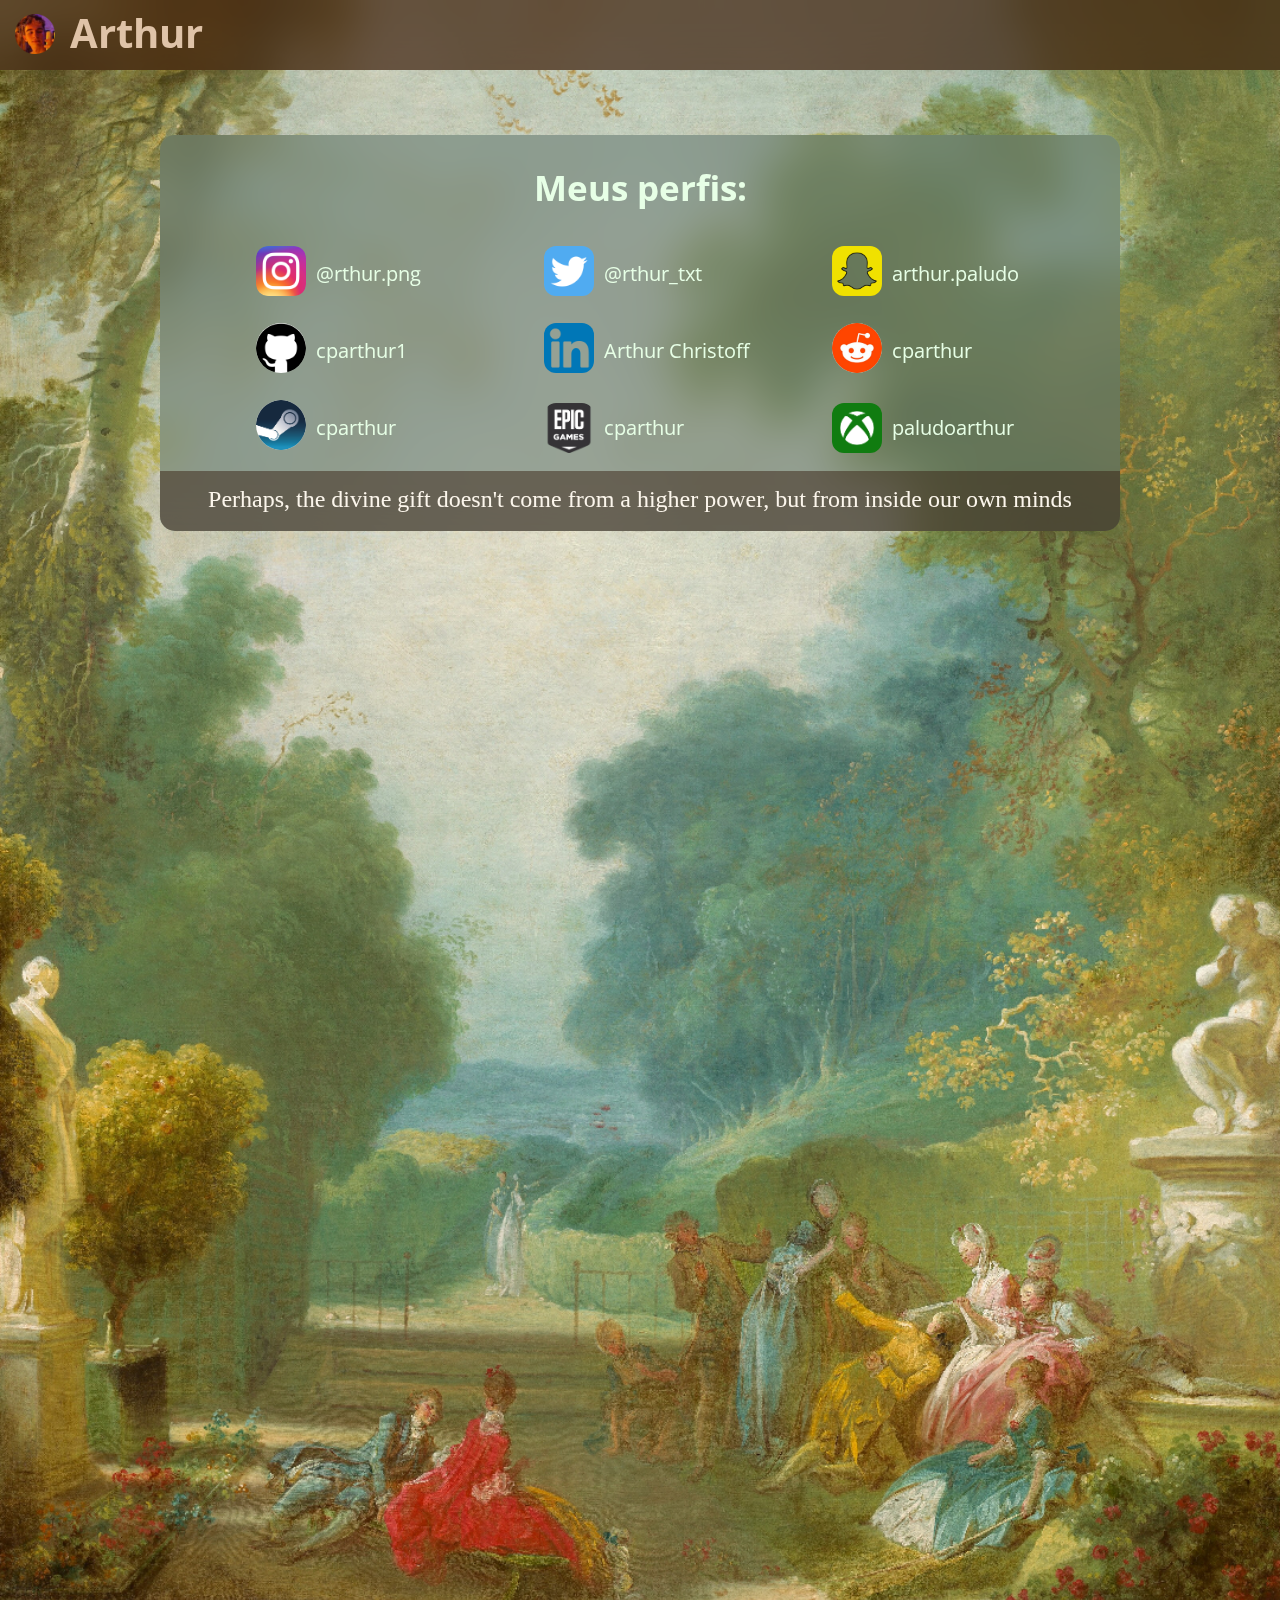
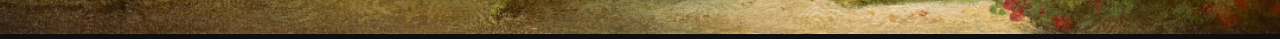
==== index.html @ de10f932 "added google analytics" ====
<!DOCTYPE html>
<html lang="pt-br">
<head>
    <title>Hello world</title>
    <link rel="icon" type="image/x-icon" href="./icons/favicon.png">
    <meta charset="UTF-8">
    <link rel="stylesheet" href="style.css">
    <script src="script.js"></script>
</head>
<body class="body">
    <img class="imgbg" src="./background.jpg"/>
    <div class="header">
        <img class="icon" src="./icons/icon.png"/>
        <h1 style="margin-top: 5px;">Arthur</h1>
    </div>
<!--Content block-->
    <div class="block">
    <h2 style="
    text-align: center;
    font-size: 35px;">Meus perfis:</h2>
    <div class="contenttab">
        <div class="contenttab2">
            <a href="https://www.instagram.com/rthur.png/">
            <img src="./icons/insta.png" alt="instagram logo" class="socialicon">
            </a>
            <p>@rthur.png</p>
        </div>
        <div class="contenttab2">
            <a href="https://twitter.com/rthur_txt">
            <img src="./icons/twtr.png" alt="twitter logo" class="socialicon">
            </a>
            <p>@rthur_txt</p>
        </div>
        <div class="contenttab2">
            <a href="https://www.snapchat.com/add/arthur.paludo?share_id=2W7H7EaAP1E&locale=en-CA">
            <img src="./icons/snap.jpg" alt="snapchat logo" class="socialicon">
            </a>
            <p>arthur.paludo</p>
        </div>
    </div>
    <div class="contenttab">
        <div class="contenttab2">
            <a href="https://github.com/cparthur1/">
            <img src="./icons/git.png" alt="github logo" class="socialiconr">
            </a>
            <p>cparthur1</p>
        </div>
        <div class="contenttab2">
            <a href="https://www.linkedin.com/in/arthur-christoff-0b3183213/">
            <img src="./icons/in.png" alt="linkedin logo" class="socialicon">
            </a>
            <p>Arthur Christoff</p>
        </div>
        <div class="contenttab2">
            <a href="https://www.reddit.com/user/cparthur">
            <img src="./icons/reddit.jpg" alt="reddit logo" class="socialiconr">
            </a>
            <p>cparthur</p>
        </div>
    </div>
    <div class="contenttab">
        <div class="contenttab2">
            <a href="https://steamcommunity.com/id/cparthur/">
            <img src="./icons/steam.png" alt="steam logo" class="socialiconr">
            </a>
            <p>cparthur</p>
        </div>
        <div class="contenttab2">
            <img src="./icons/epic.png" alt="epic games logo" class="socialicon">
            <p>cparthur</p>
        </div>
        <div class="contenttab2">
            <img src="./icons/xbox.png" alt="xbox logo" class="socialicon">
            <p>paludoarthur</p>
        </div>
    </div>
    <!--trying to make a text center inside a div :(-->
    <div style="border-top-left-radius: 0;
    border-bottom-left-radius: 15px;
    border-bottom-right-radius: 15px;
    background-color: rgba(57, 35, 21, 0.506);
    color: rgb(252, 246, 236);
    font-size: 24px;
    margin-bottom: 0;
    backdrop-filter: blur;
    height: 50px;
    text-align: center;
    font-family: 'Times New Roman', Times, serif;
    vertical-align: bottom;
    padding: 0.5%;">
    <p style="margin: 0; margin-top: 10px;">Perhaps, the divine gift doesn't come from a higher power, but from inside our own minds</p>
    </div>
</div>
<!-- Global site tag (gtag.js) - Google Analytics -->
<script async src="https://www.googletagmanager.com/gtag/js?id=G-PTRZ2T0CQC"></script>
<script>
  window.dataLayer = window.dataLayer || [];
  function gtag(){dataLayer.push(arguments);}
  gtag('js', new Date());

  gtag('config', 'G-PTRZ2T0CQC');
</script>
</body>
</html>
---- style.css ----
@import url('https://fonts.googleapis.com/css2?family=Open+Sans&display=swap');
.body{
    border: 0; 
    margin: 0;
    background-color: rgb(15, 15, 15); 
    padding: 0;
    font-family: 'Open Sans', sans-serif;
}
.header{
    background-color: rgba(62, 32, 13, 0.698);
    backdrop-filter: blur(20px);
    width: 100%;
    height: 70px;
    color: rgb(223, 195, 168);
    font-family: 'Open Sans', sans-serif;
    font-size: 20px;
    position: fixed;
    z-index: 0;
    top: 0;
    display: flex;
}
.imgbg {
    width: 100%;
    height: auto;
}
.icon {
    height: 40px;
    width: auto;
    left: 0;
    margin: 15px;
    margin-top: 14px;
}
.block {
    background-color: rgba(97, 118, 111, 0.541);
    backdrop-filter: blur(20px);
    border-radius: 15px;
    position: fixed;
    z-index: 0;
    top: 15%;
    left: 12.5%;
    justify-self: center;
    align-content: center;
    width: 75%;
    height: auto;
    margin: auto;
    color: rgb(231, 255, 230);
}
.contenttab {
    font-size: 20px;
    margin-left: 10%;
    display: flex;
}
.contenttab2 {
    display: flex;
    flex: 1;
    align-items: center;
    align-content: center;
    font-size: 20px;
    margin-bottom: 10px;
}
.socialicon {
    height: 50px;
    margin-right: 10px; 
    border-radius: 12px;
}
.socialiconr {
    height: 50px;
    margin-right: 10px; 
    border-radius: 100%;
}
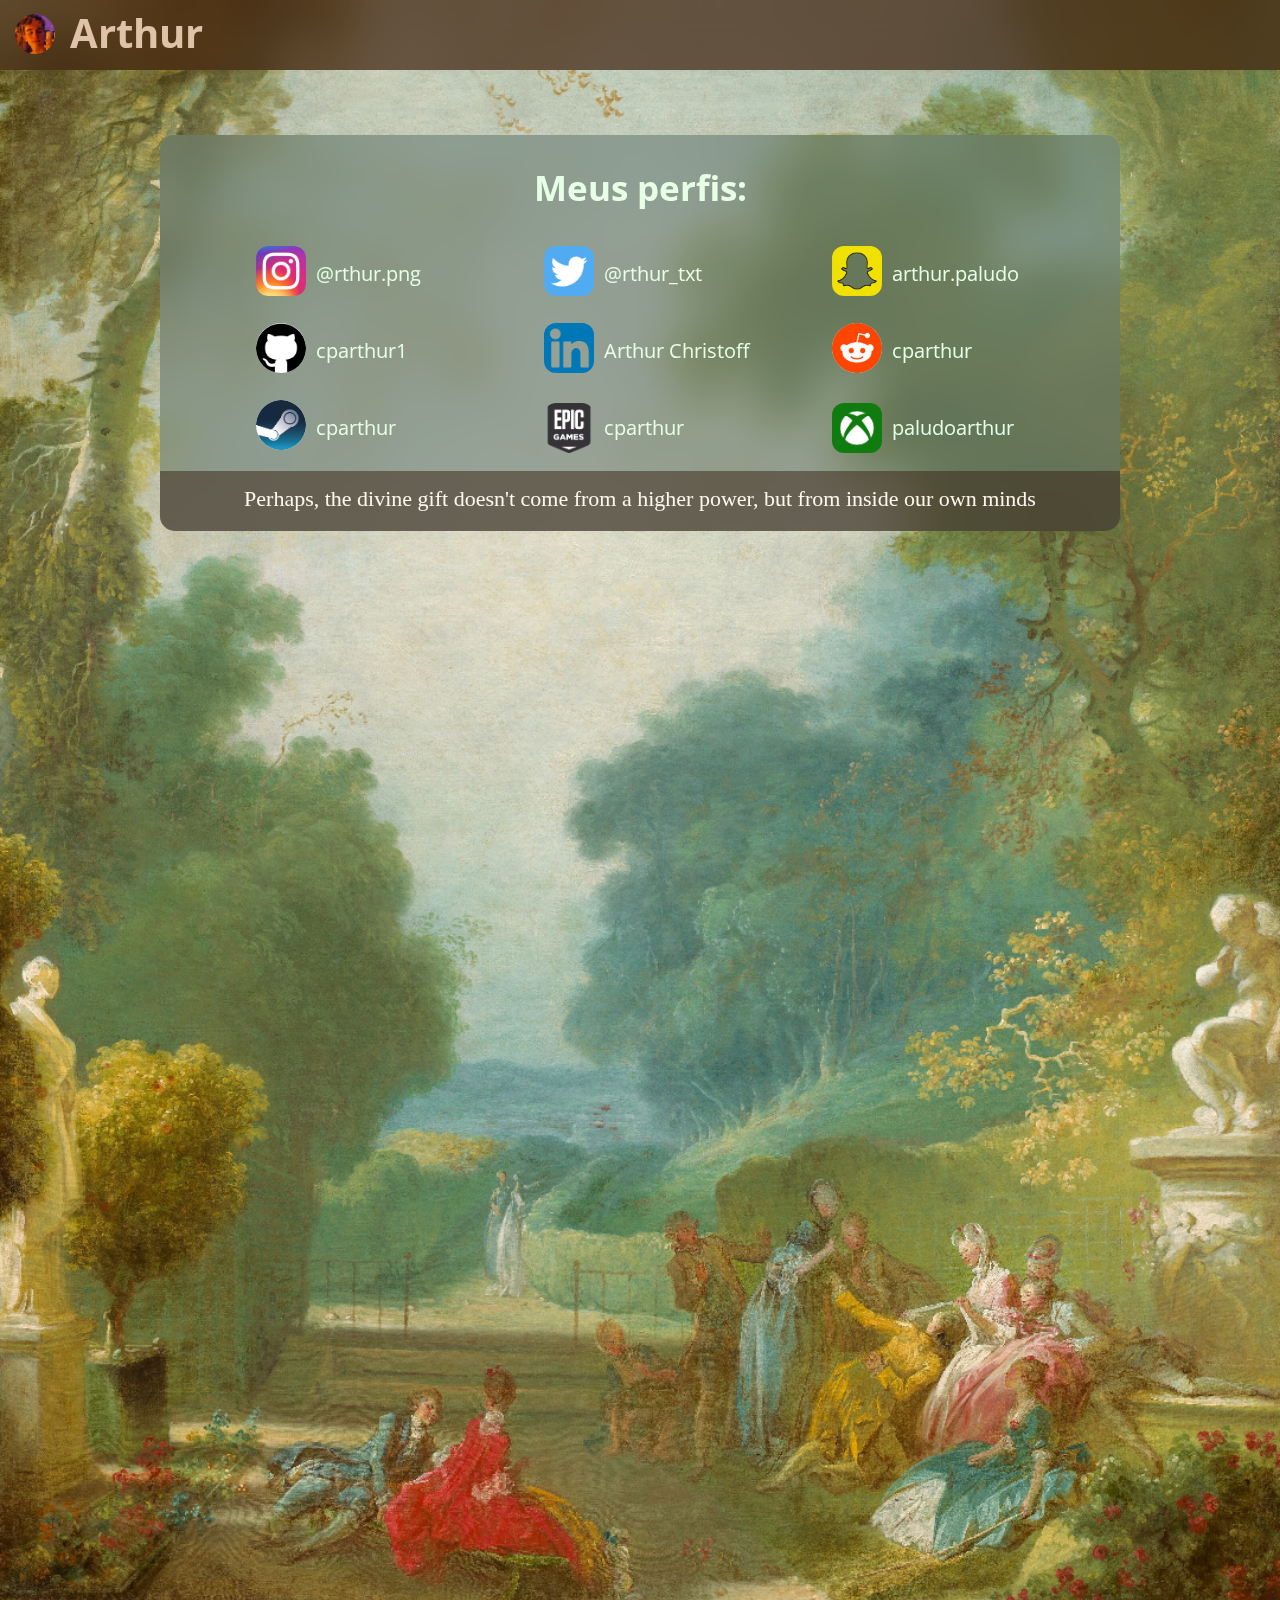
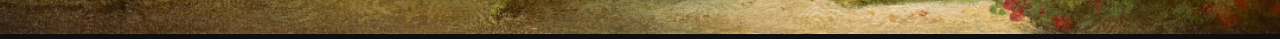
==== commit ef629e7e: "debug viewer mode script not running" ====
--- a/index.html
+++ b/index.html
@@ -8,6 +8,15 @@
     <script src="script.js"></script>
 </head>
 <body class="body">
+    <!-- Global site tag (gtag.js) - Google Analytics -->
+<script async src="https://www.googletagmanager.com/gtag/js?id=G-PTRZ2T0CQC"></script>
+<script>
+  window.dataLayer = window.dataLayer || [];
+  function gtag(){dataLayer.push(arguments);}
+  gtag('js', new Date());
+
+  gtag('config', 'G-PTRZ2T0CQC');
+</script>
     <img class="imgbg" src="./background.jpg"/>
     <div class="header">
         <img class="icon" src="./icons/icon.png"/>
@@ -80,7 +89,7 @@
     border-bottom-right-radius: 15px;
     background-color: rgba(57, 35, 21, 0.506);
     color: rgb(252, 246, 236);
-    font-size: 24px;
+    font-size: 22px;
     margin-bottom: 0;
     backdrop-filter: blur;
     height: 50px;
@@ -91,14 +100,5 @@
     <p style="margin: 0; margin-top: 10px;">Perhaps, the divine gift doesn't come from a higher power, but from inside our own minds</p>
     </div>
 </div>
-<!-- Global site tag (gtag.js) - Google Analytics -->
-<script async src="https://www.googletagmanager.com/gtag/js?id=G-PTRZ2T0CQC"></script>
-<script>
-  window.dataLayer = window.dataLayer || [];
-  function gtag(){dataLayer.push(arguments);}
-  gtag('js', new Date());
-
-  gtag('config', 'G-PTRZ2T0CQC');
-</script>
 </body>
 </html>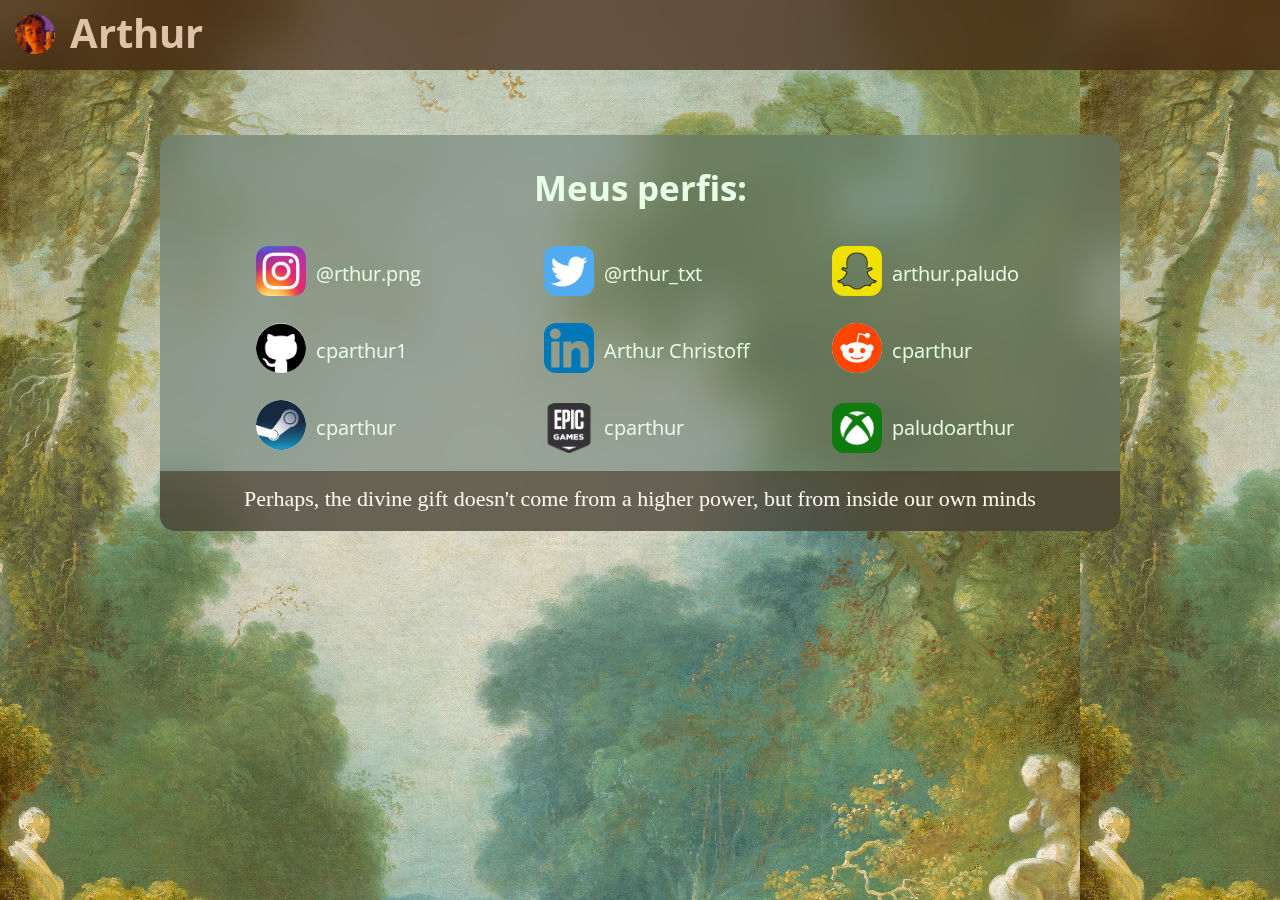
==== commit c8898dc2: "fixed iphone bug" ====
--- a/index.html
+++ b/index.html
@@ -17,7 +17,6 @@
 
   gtag('config', 'G-PTRZ2T0CQC');
 </script>
-    <img class="imgbg" src="./background.jpg"/>
     <div class="header">
         <img class="icon" src="./icons/icon.png"/>
         <h1 style="margin-top: 5px;">Arthur</h1>
--- a/style.css
+++ b/style.css
@@ -5,6 +5,7 @@
     background-color: rgb(15, 15, 15); 
     padding: 0;
     font-family: 'Open Sans', sans-serif;
+    background-image: url("background.jpg")
 }
 .header{
     background-color: rgba(62, 32, 13, 0.698);
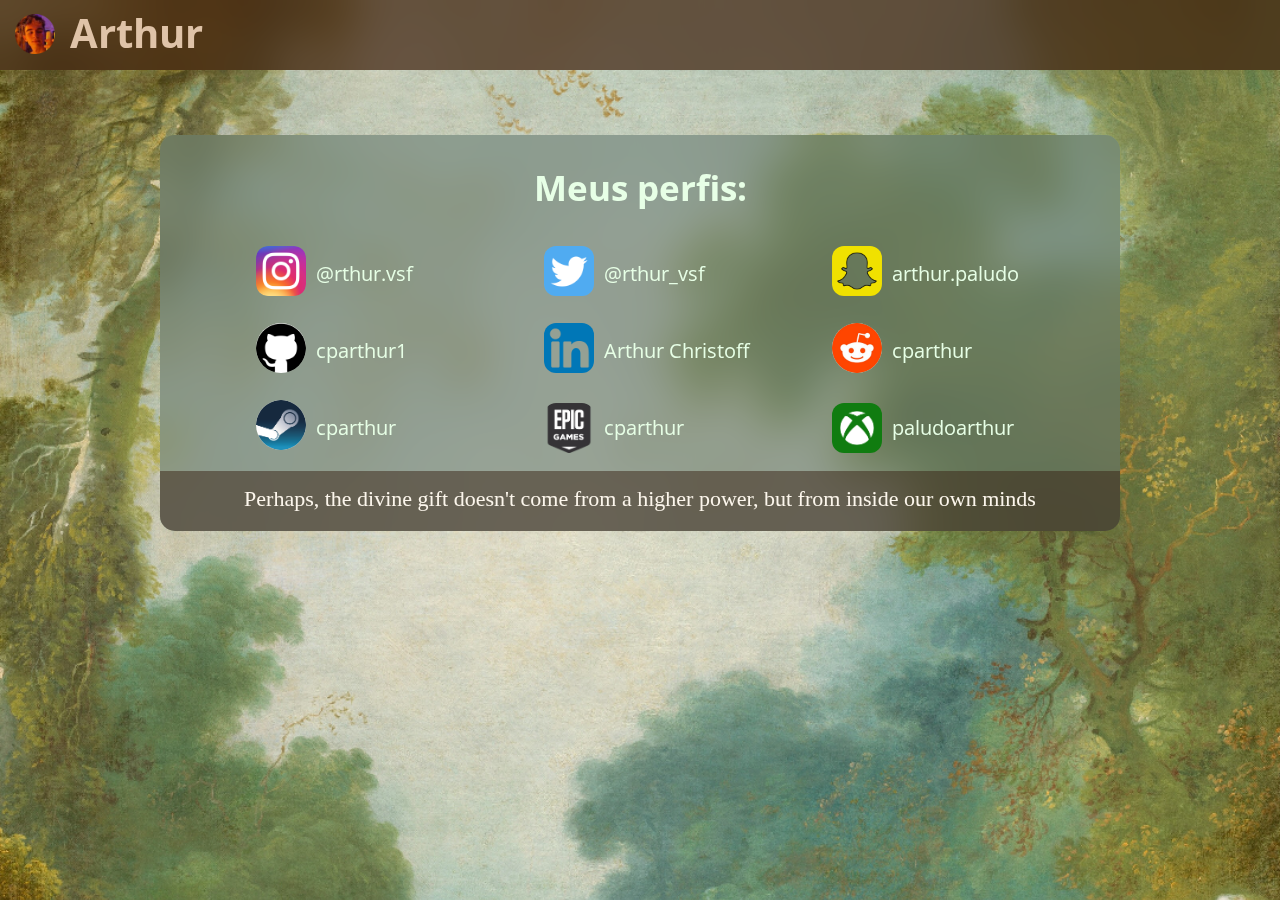
==== commit 0673a018: "Update username" ====
--- a/index.html
+++ b/index.html
@@ -28,16 +28,16 @@
     font-size: 35px;">Meus perfis:</h2>
     <div class="contenttab">
         <div class="contenttab2">
-            <a href="https://www.instagram.com/rthur.png/">
+            <a href="https://www.instagram.com/rthur_vsf/">
             <img src="./icons/insta.png" alt="instagram logo" class="socialicon">
             </a>
-            <p>@rthur.png</p>
+            <p>@rthur.vsf</p>
         </div>
         <div class="contenttab2">
-            <a href="https://twitter.com/rthur_txt">
+            <a href="https://twitter.com/rthur_vsf">
             <img src="./icons/twtr.png" alt="twitter logo" class="socialicon">
             </a>
-            <p>@rthur_txt</p>
+            <p>@rthur_vsf</p>
         </div>
         <div class="contenttab2">
             <a href="https://www.snapchat.com/add/arthur.paludo?share_id=2W7H7EaAP1E&locale=en-CA">
@@ -100,4 +100,4 @@
     </div>
 </div>
 </body>
-</html>+</html>
--- a/style.css
+++ b/style.css
@@ -2,10 +2,12 @@
 .body{
     border: 0; 
     margin: 0;
-    background-color: rgb(15, 15, 15); 
+    background-color: rgb(255, 255, 255); 
     padding: 0;
     font-family: 'Open Sans', sans-serif;
-    background-image: url("background.jpg")
+    background-image: url("background.jpg");
+    background-size: cover;
+    background-repeat: no-repeat;
 }
 .header{
     background-color: rgba(62, 32, 13, 0.698);
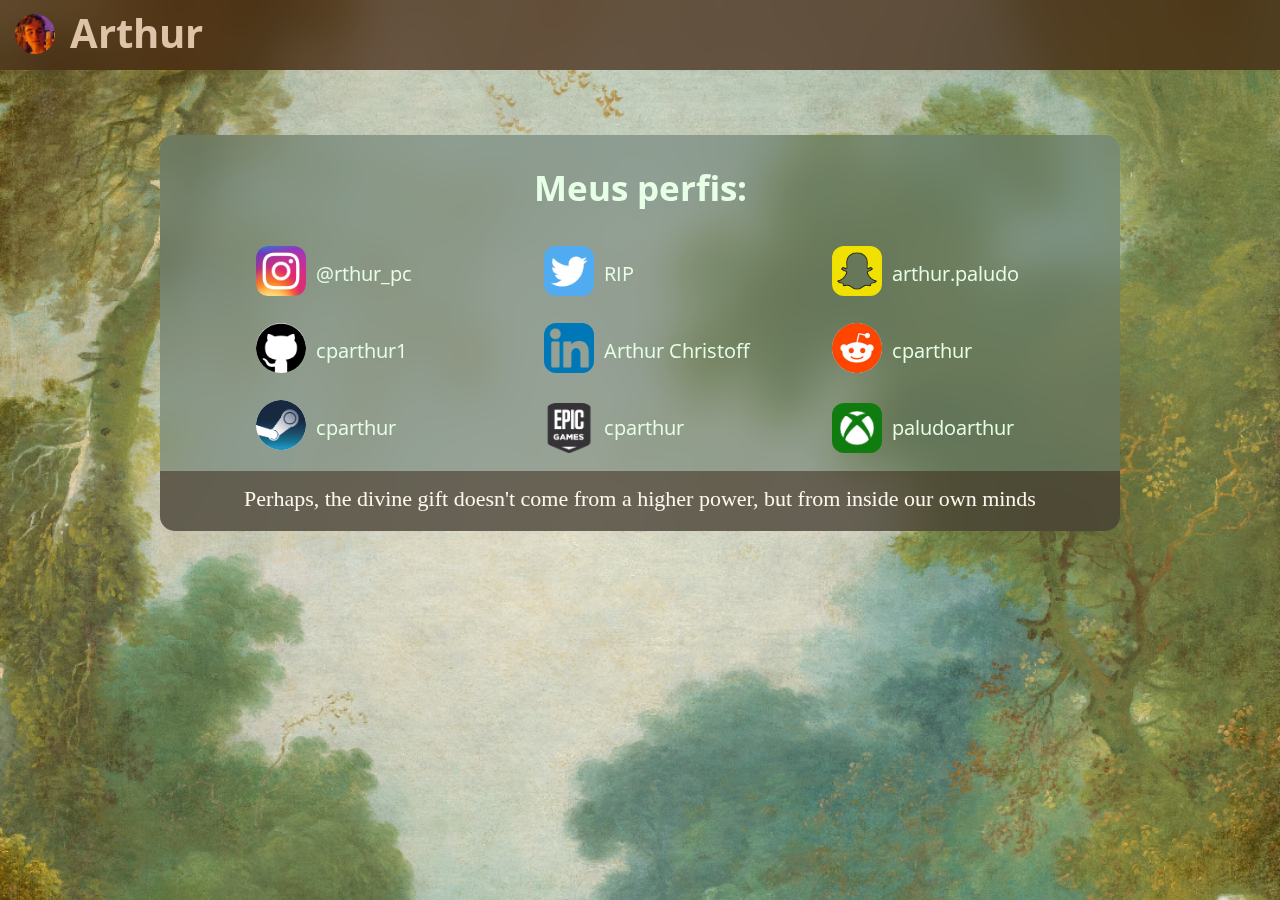
==== commit 98c42e12: "Update index.html" ====
--- a/index.html
+++ b/index.html
@@ -31,13 +31,13 @@
             <a href="https://www.instagram.com/rthur_vsf/">
             <img src="./icons/insta.png" alt="instagram logo" class="socialicon">
             </a>
-            <p>@rthur.vsf</p>
+            <p>@rthur_pc</p>
         </div>
         <div class="contenttab2">
             <a href="https://twitter.com/rthur_vsf">
             <img src="./icons/twtr.png" alt="twitter logo" class="socialicon">
             </a>
-            <p>@rthur_vsf</p>
+            <p>RIP</p>
         </div>
         <div class="contenttab2">
             <a href="https://www.snapchat.com/add/arthur.paludo?share_id=2W7H7EaAP1E&locale=en-CA">
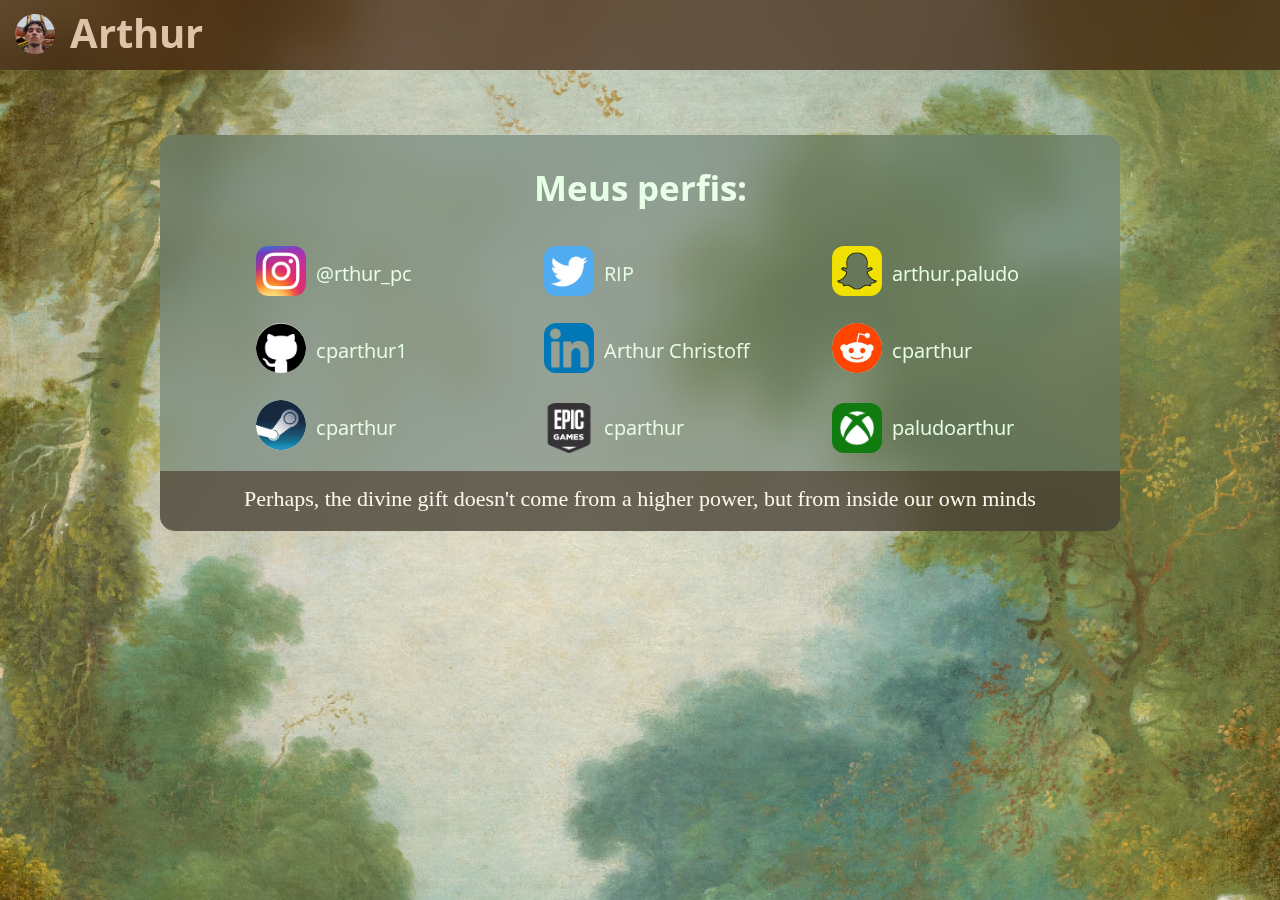
==== commit 59e60fd3: "Background music and backup" ====
--- a/index.html
+++ b/index.html
@@ -18,7 +18,9 @@
   gtag('config', 'G-PTRZ2T0CQC');
 </script>
     <div class="header">
+        <a href="./Backup.html">
         <img class="icon" src="./icons/icon.png"/>
+        </a>
         <h1 style="margin-top: 5px;">Arthur</h1>
     </div>
 <!--Content block-->
@@ -28,13 +30,13 @@
     font-size: 35px;">Meus perfis:</h2>
     <div class="contenttab">
         <div class="contenttab2">
-            <a href="https://www.instagram.com/rthur_vsf/">
+            <a href="https://www.instagram.com/rthur_pc/">
             <img src="./icons/insta.png" alt="instagram logo" class="socialicon">
             </a>
             <p>@rthur_pc</p>
         </div>
         <div class="contenttab2">
-            <a href="https://twitter.com/rthur_vsf">
+            <a href="https://twitter.com/herick_prolla">
             <img src="./icons/twtr.png" alt="twitter logo" class="socialicon">
             </a>
             <p>RIP</p>
